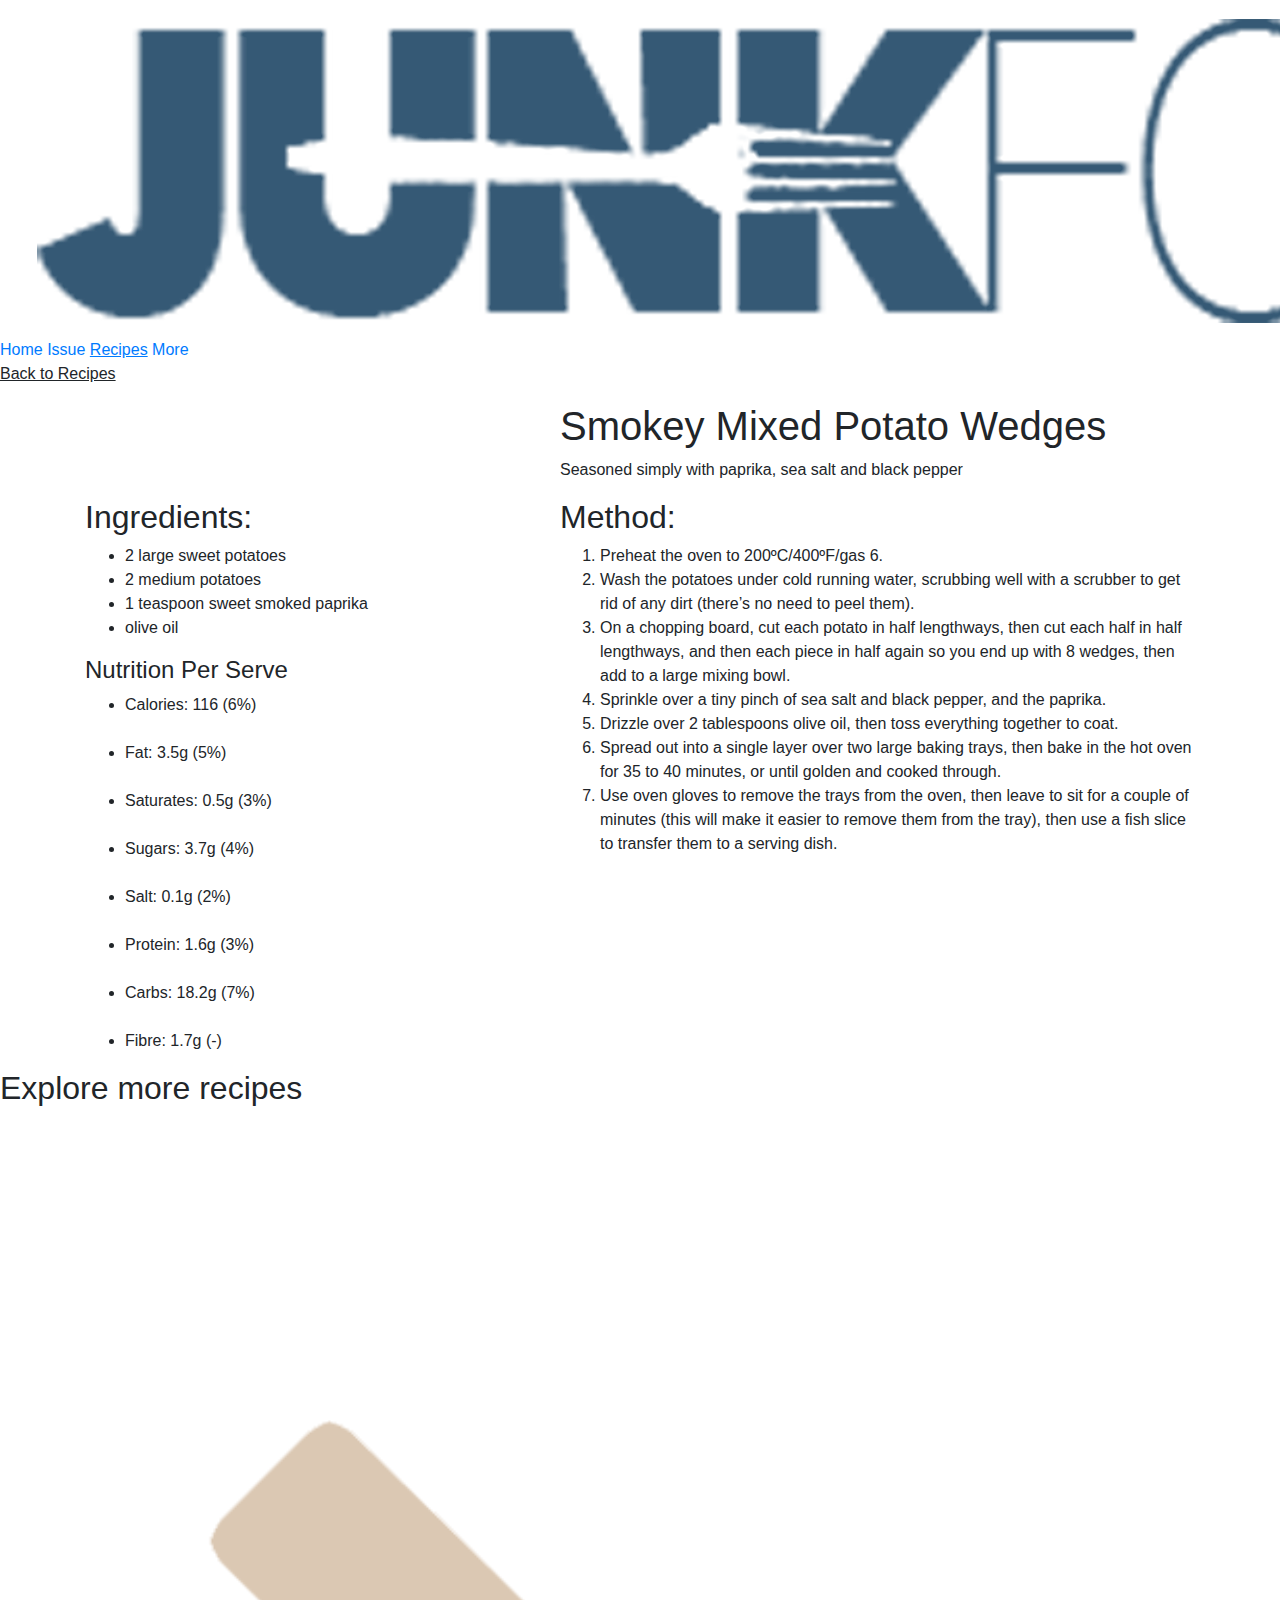
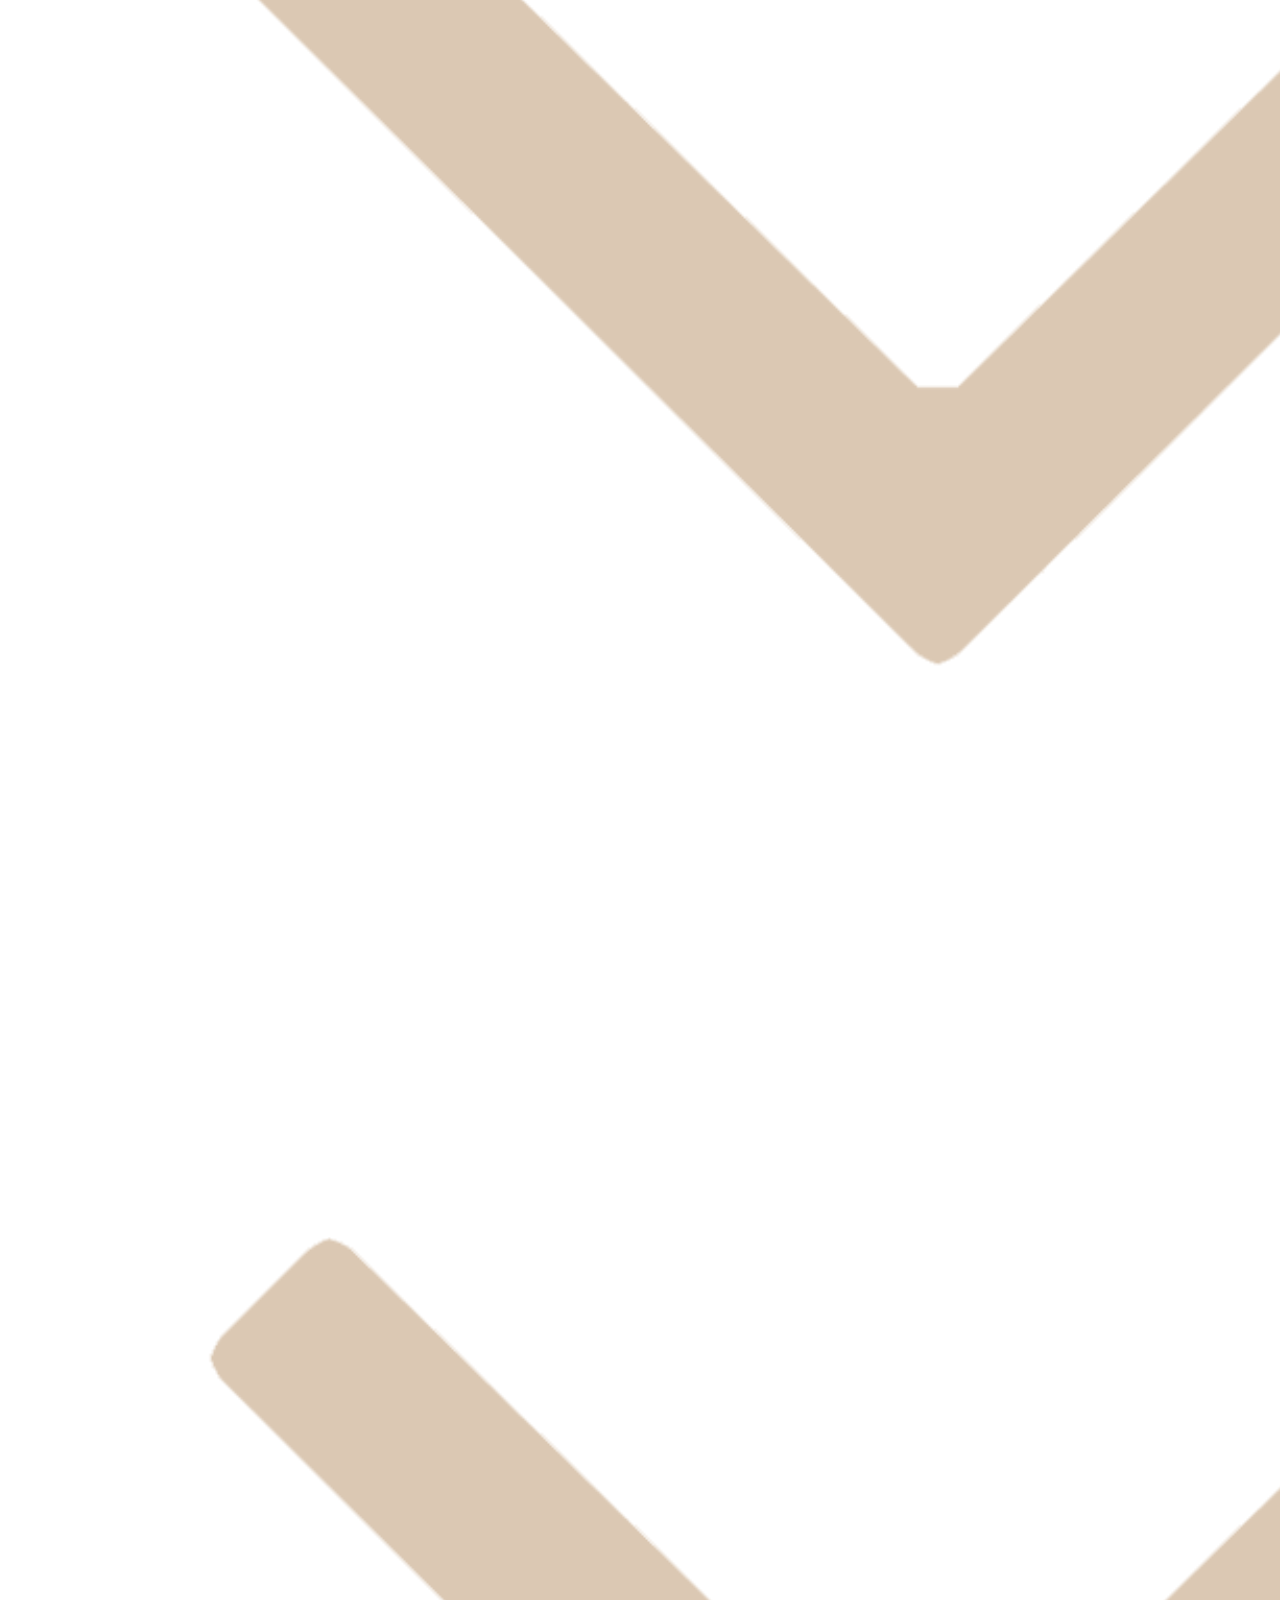
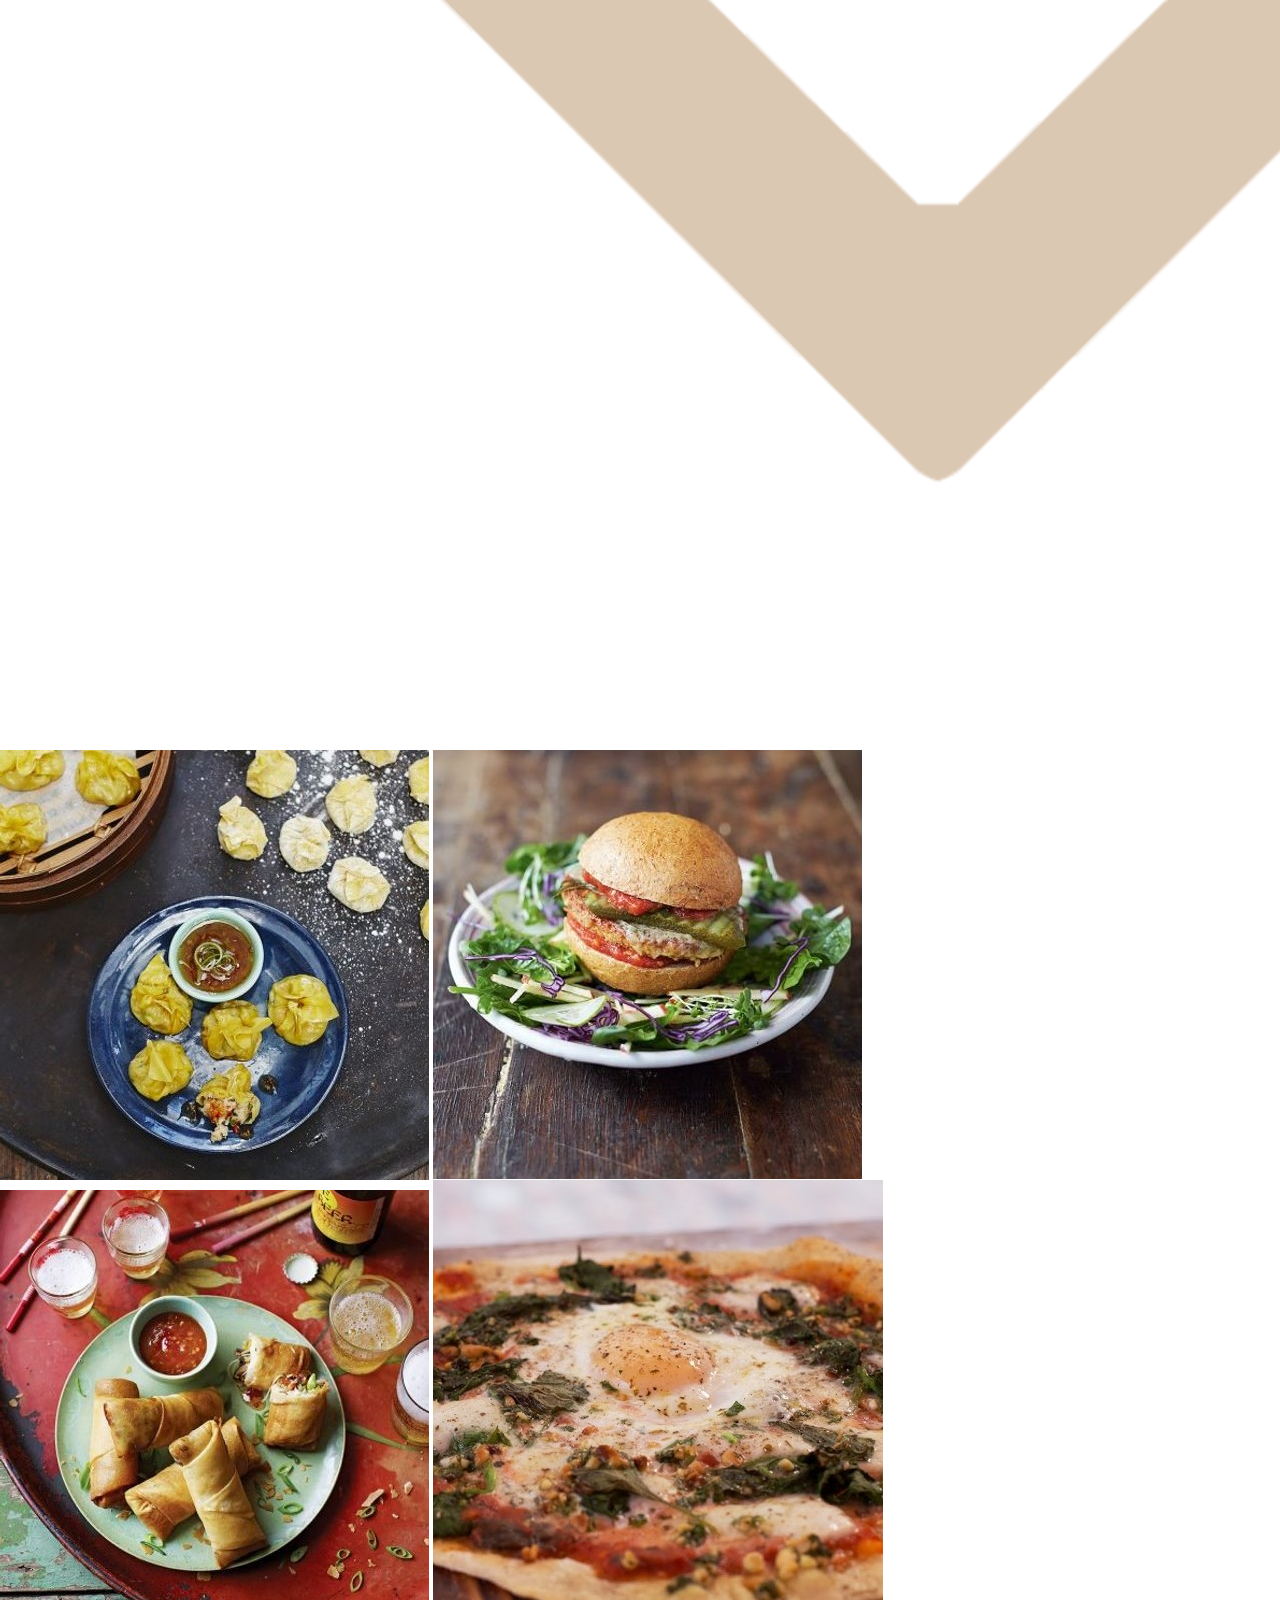
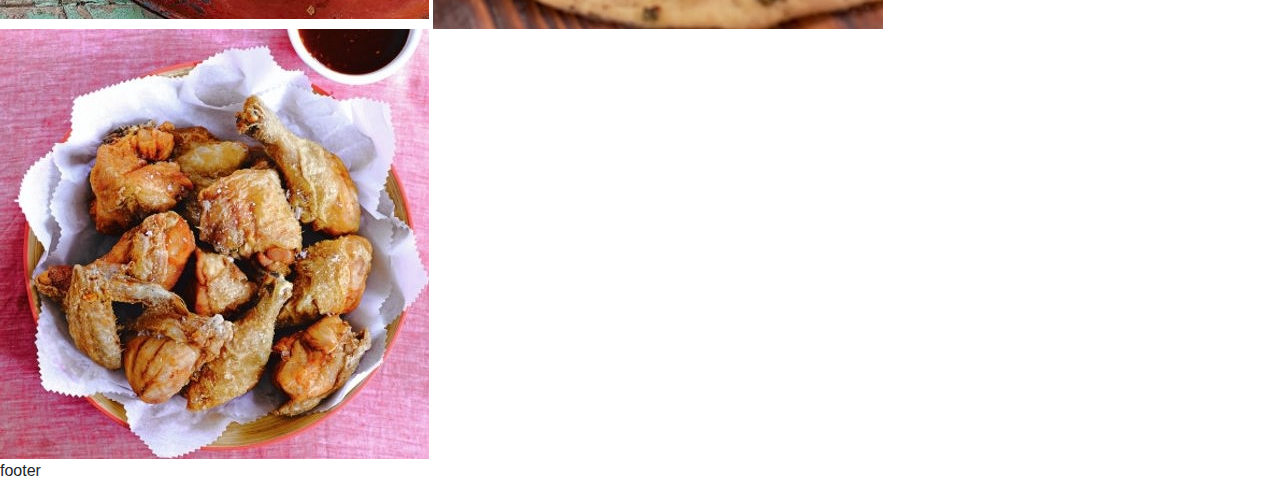
==== wedges.html @ 77e9b94b "Create wedges.html" ====
<!DOCTYPE html>

<html>
<head>
   <meta charset="utf-8">
    <meta name="viewport" content="width=device-width, initial-scale=1" >
    <title>Recipe</title> 
    <link rel="stylesheet" href="css/bootstrap.min.css" />
    <link rel="stylesheet" href="wedges.css">
    <script src="https://code.jquery.com/jquery-3.3.1.min.js"></script>
    <script src="js/bootstrap.min.js"></script>  
    
    
    </head>
    
    <body>
    <div class="nav">
        <img class='logo' src="img/logo.png" alt="logo"/>
       <div class="navtext"> 
        <a href="  ">Home</a>
        <a href="  ">Issue</a>
        <a href="#recipes"><u>Recipes</u></a> 
        <a href="#more"> More</a>
        </div>
    </div>
    
        <p class="back"><u>Back to Recipes</u></p>
        
        <div class="container">
            <div class="row">
            <div class=" col-12 col-md-5 col-xl-5 wedges"></div>
            <div class=" col-12 col-md-7 col-xl-7 heading">
                <h1>Smokey Mixed Potato Wedges</h1>
                <p>Seasoned simply with paprika, sea salt and black pepper</p>
                </div>
            
            </div>
            
            <div class="row">
            <div class=" col-12 col-md-5 col-xl-5 ingredients">
                <h2>Ingredients:</h2>
                <ul>
                <li>2 large sweet potatoes</li>
                <li>2 medium potatoes</li>
                <li>1 teaspoon sweet smoked paprika</li>
                <li>olive oil</li>
                </ul>
                
            
                <h4>Nutrition Per Serve</h4>
                <ul class="nutrition">
                <li>Calories:
                116 (6%)</li>
                    <br>
                <li>Fat:
                3.5g (5%)</li>
                    <br>
                <li>Saturates:
                0.5g (3%)</li>
                    <br>
                <li>Sugars:
                3.7g (4%)</li>
                    <br>
                <li>Salt:
                0.1g (2%)</li>
                    <br>
                <li>Protein:
                1.6g (3%)</li>
                    <br>
                <li>Carbs:
                18.2g (7%)</li>
                    <br>
                <li>Fibre:
                1.7g (-)</li>
                </ul>
                
                </div>
           
                
            <div class=" col-12 col-md-7 col-xl-7 method">
                <h2>Method:</h2>
               <ol>
               <li> Preheat the oven to 200ºC/400ºF/gas 6.</li>
                <li>Wash the potatoes under cold running water, scrubbing well with a scrubber to get rid of any dirt (there’s no need to peel them).</li>
               <li> On a chopping board, cut each potato in half lengthways, then cut each half in half lengthways, and then each piece in half again so you end up with 8 wedges, then add to a large mixing bowl.</li>
               <li> Sprinkle over a tiny pinch of sea salt and black pepper, and the paprika.</li>
               <li> Drizzle over 2 tablespoons olive oil, then toss everything together to coat.</li>
               <li> Spread out into a single layer over two large baking trays, then bake in the hot oven for 35 to 40 minutes, or until golden and cooked through.</li>
               <li> Use oven gloves to remove the trays from the oven, then leave to sit for a couple of minutes (this will make it easier to remove them from the tray), then use a fish slice to transfer them to a serving dish.</li>
                </ol>
            </div>
            </div>  
            </div>
        
        
    
            <div id="recipes">
    <h2>Explore more recipes</h2>
    <img class="arrow1" src="img/arrowbeige.png">
   <img class="arrow2" src="img/arrowbeige.png"> 
    <div class="scrollmenu">
<img src="img/1428_2_1434098316.jpg">
<img src="img/1588_9_1439908243.jpg">
<img src="img/1432_24_1438681327.jpg">
<img src="img/z-RLohGRfqM_large.jpg">
<img src="img/BL38Wwt1Kv38ic5JzuVf36.jpg">
</div>
    </div>
        

<div class="footer">footer</div>
        
    
    </body>
</html>
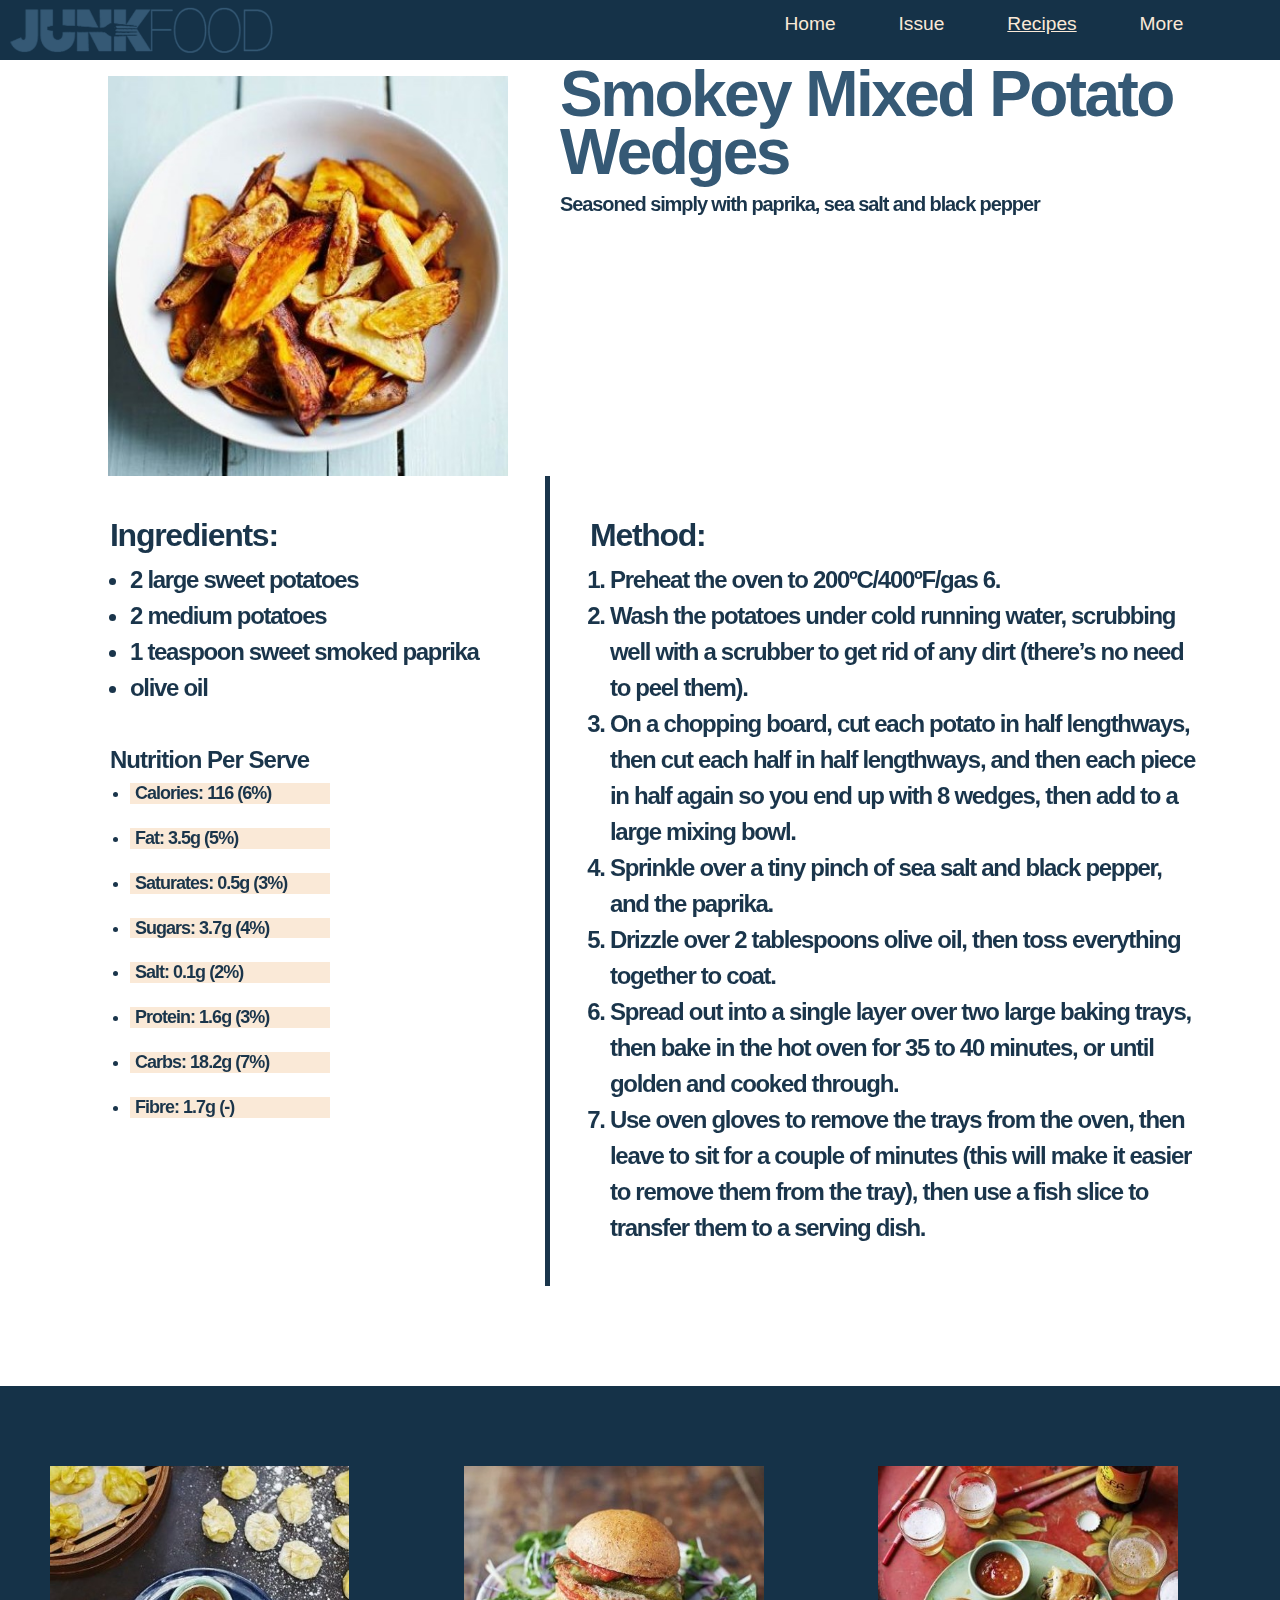
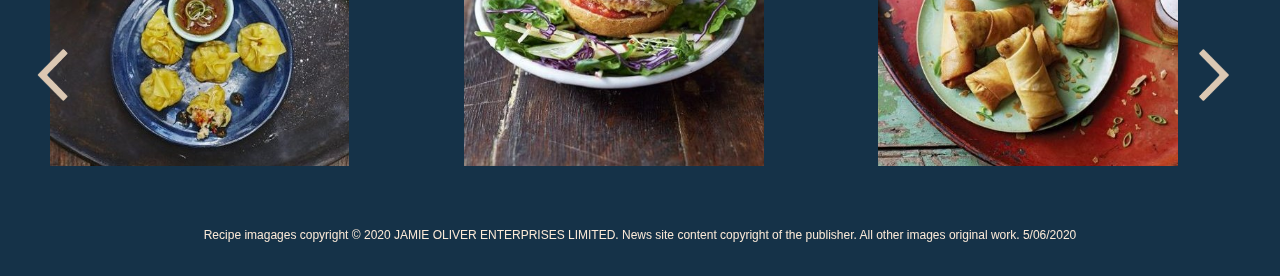
==== commit 04e3d34e: "Update" ====
--- a/wedges.html
+++ b/wedges.html
@@ -8,7 +8,29 @@
     <link rel="stylesheet" href="css/bootstrap.min.css" />
     <link rel="stylesheet" href="wedges.css">
     <script src="https://code.jquery.com/jquery-3.3.1.min.js"></script>
-    <script src="js/bootstrap.min.js"></script>  
+    <script src="js/bootstrap.min.js"></script> 
+    <script>
+    function shownav() {
+  document.getElementById("myDropdown").classList.toggle("show");
+}
+        
+       /* document.getElementById('hello_btn') .addEventListener('click', function(){
+        document.getElementById('hello_btn') .style.color = 'yellow'; */
+       
+    window.onclick = function(event) {
+  if (!event.target.matches('.dropbtn')) {
+    var dropdowns = document.getElementsByClassName("dropdown-content");
+    var i;
+    for (i = 0; i < dropdowns.length; i++) {
+      var openDropdown = dropdowns[i];
+      if (openDropdown.classList.contains('show')) {
+        openDropdown.classList.remove('show'); 
+      }
+    }
+  }
+}  
+        
+        </script> 
     
     
     </head>
@@ -17,14 +39,23 @@
     <div class="nav">
         <img class='logo' src="img/logo.png" alt="logo"/>
        <div class="navtext"> 
-        <a href="  ">Home</a>
-        <a href="  ">Issue</a>
-        <a href="#recipes"><u>Recipes</u></a> 
-        <a href="#more"> More</a>
+        <a href="index.html">Home</a>
+        <a href="index.html#info" >Issue</a>
+        <a href="index.html#recipes"><u>Recipes</u></a> 
+        <a href="index.html#more"> More</a>
         </div>
+        
+         <div class="dropdown">
+  <a onclick="shownav()" class="dropbtn">Nav</a>
+  <div id="myDropdown" class="dropdown-content">
+    <a href="index.html#info">Issue</a>
+    <a href="index.html#recipes">Recipes</a>
+    <a href="index.html#more">More</a>
+  </div>
+</div>
     </div>
     
-        <p class="back"><u>Back to Recipes</u></p>
+        <p><a href="index.html" class="back"><u>Back to Recipes</u></a></p>
         
         <div class="container">
             <div class="row">
@@ -95,7 +126,6 @@
         
     
             <div id="recipes">
-    <h2>Explore more recipes</h2>
     <img class="arrow1" src="img/arrowbeige.png">
    <img class="arrow2" src="img/arrowbeige.png"> 
     <div class="scrollmenu">
@@ -108,7 +138,7 @@
     </div>
         
 
-<div class="footer">footer</div>
+<div class="footer">Recipe imagages copyright © 2020 JAMIE OLIVER ENTERPRISES LIMITED.  News site content copyright of the publisher.  All other images original work.  5/06/2020</div>
         
     
     </body>
--- a/wedges.css
+++ b/wedges.css
@@ -0,0 +1,252 @@
+body {
+    margin: 0;
+    font-family: Avenir Next, Arial, sans-serif;
+}
+
+/* Navigation */
+
+.nav {
+    background-color: #153248;
+    height: 60px;
+    width: 100%;
+    position: fixed;
+    z-index: 1; 
+    }
+
+.navtext {
+    display: none; 
+    }
+
+.logo {
+    max-height: 38px; 
+    margin: 5px;
+    } 
+
+.dropdown {
+    display: block;
+        color: transparent;
+         height: 50px;
+         float: right;
+         margin-left: 60px;
+    }
+
+ a {
+    text-decoration: none;
+    color: #FAE9D7;
+    }
+
+ a:visited {
+    text-decoration: none;
+    color: #FAE9D7;
+    }
+
+       /* Dropdown Button */
+.dropbtn {
+  background-image: url(img/arrowbeige.png);
+    background-size: 80px;
+    font-weight: bolder;
+    font-size: 40px;
+    cursor: pointer;
+}
+
+
+
+
+.dropdown {
+  position: relative;
+  display: block;
+float: right;
+}
+
+.dropdown-content {
+  display: none;
+  position: absolute;
+  background-color: #f1f1f1;
+  min-width: 160px;
+  box-shadow: 0px 8px 16px 0px rgba(0,0,0,0.2);
+  z-index: 1;
+    right:0
+}
+
+.dropdown-content a {
+  color: #1A354B;
+  padding: 12px 16px;
+  text-decoration: none;
+  display: block;
+}
+
+.dropdown-content a:hover {background-color: #AFCBE1}
+
+.show {display:block;}
+
+
+p {
+font-weight: 600;
+font-size: 20px;
+align-items: center;
+letter-spacing: -0.055em;
+color: #1A354B;
+}
+
+.back {margin-top: 80px; margin-left: 30px;}
+
+.heading h1 {
+margin-top: 20px;
+font-weight: 900;
+font-size: 64px;
+line-height: 90%;
+letter-spacing: -0.04em;
+color: #355975;
+}
+
+.wedges {
+    margin-top: 30px;
+    background-image: url(img/996_2_1438704243.jpg);
+    background-size: 400px;
+    margin-left: 5px;
+    margin-right: 5px;
+    height: 400px;
+    background-position: center;
+    background-repeat: no-repeat;
+}
+
+h2, h4{
+font-weight: 900;
+letter-spacing: -0.04em;
+color: #1A354B;
+    margin-left: 40px;
+}
+
+
+li {
+font-weight: 600;
+font-size: 24px;
+letter-spacing: -0.055em;
+color: #1A354B;
+line-height: 150%;
+    
+}
+
+.nutrition li {
+    padding: 5px;
+    margin-right: 215px;
+    font-size: 18px;
+    line-height: 100%;
+    color: #1A354B;
+    background-color: #FAE9D7;
+}
+
+.ingredients {
+    margin-top: 40px;
+    padding: 0;
+}
+
+.method {
+    border-top-style: solid;
+    border-top-color:#1A354B;
+    border-top-width: thick;
+    padding-top: 40px;
+    padding-left: 0;
+}
+
+.method ol {margin-left: 20px;
+margin-bottom: 40px;}
+.ingredients ul {margin-left: 20px;
+margin-bottom: 40px;}
+
+
+#recipes {
+    margin: auto;
+    text-align: center;
+    font-weight: bold;
+    color: #355975;
+    font-size: 4vw;
+}
+
+#recipes h2{
+    position: absolute;
+    top: 3000px;
+    left: 100px;
+    z-index: 0;
+    color: #AFCBE1;
+    font-weight: 800;
+font-size: 20px;
+}
+
+div.scrollmenu {
+  background-color: #153248;
+  overflow: auto;
+  white-space: nowrap;
+padding-top: 30px;
+}
+
+.container {margin-bottom: 100px;}
+
+.scrollmenu::-webkit-scrollbar {
+  display: none;
+}
+.scrollmenu img {display: inline-block; height: 300px; margin: 50px;}
+
+.arrow1 {transform: rotate(90deg); height: 50px; position: absolute; top: 3400px; left: 10px; z-index: 0}
+.arrow2 {transform: rotate(-90deg); height: 50px; position: absolute; top: 3400px; left: 300px; z-index: 0}
+
+
+
+.footer {
+    background-color: #153248;
+    width: 100%;
+    height: 60px;
+    color: #FAE9D7;
+    font-size: 12px;
+    text-align: center;
+    margin: auto;
+    padding-top: 10px;
+}
+
+
+     
+     
+          
+@media (min-width: 1200px){
+    .navtext {
+    color: #FAE9D7;
+    position: relative;
+    left: 500px;
+    padding-top: 10px;
+    text-align: right;
+    word-spacing: 3em;
+    font-size: 1.5vw;
+    padding-bottom: 10px;
+    display: inline-block; 
+    }
+    
+    .logo {max-height: 50px;}
+     
+    .dropdown {
+        display: none;
+        color: transparent;
+         height: 50px;
+         float: right;
+         margin-left: 60px;
+    }
+    .back {}
+    
+  .method {
+    border-left-style: solid;
+    border-top-style: hidden;
+    border-left-color:#1A354B;
+    border-left-width: thick;}
+    .nutrition li {line-height: 60%;}
+    .wedges { margin-left: 0px;
+    margin-right: 0px;}
+    .arrow1 {top: 1650px; left: 20px;}
+.arrow2 { top: 1650px; left: 1180px;}
+    #recipes {
+    margin: auto;
+    text-align: center;
+    font-weight: bold;
+    color: #355975;
+    font-size: 4vw;
+}
+
+}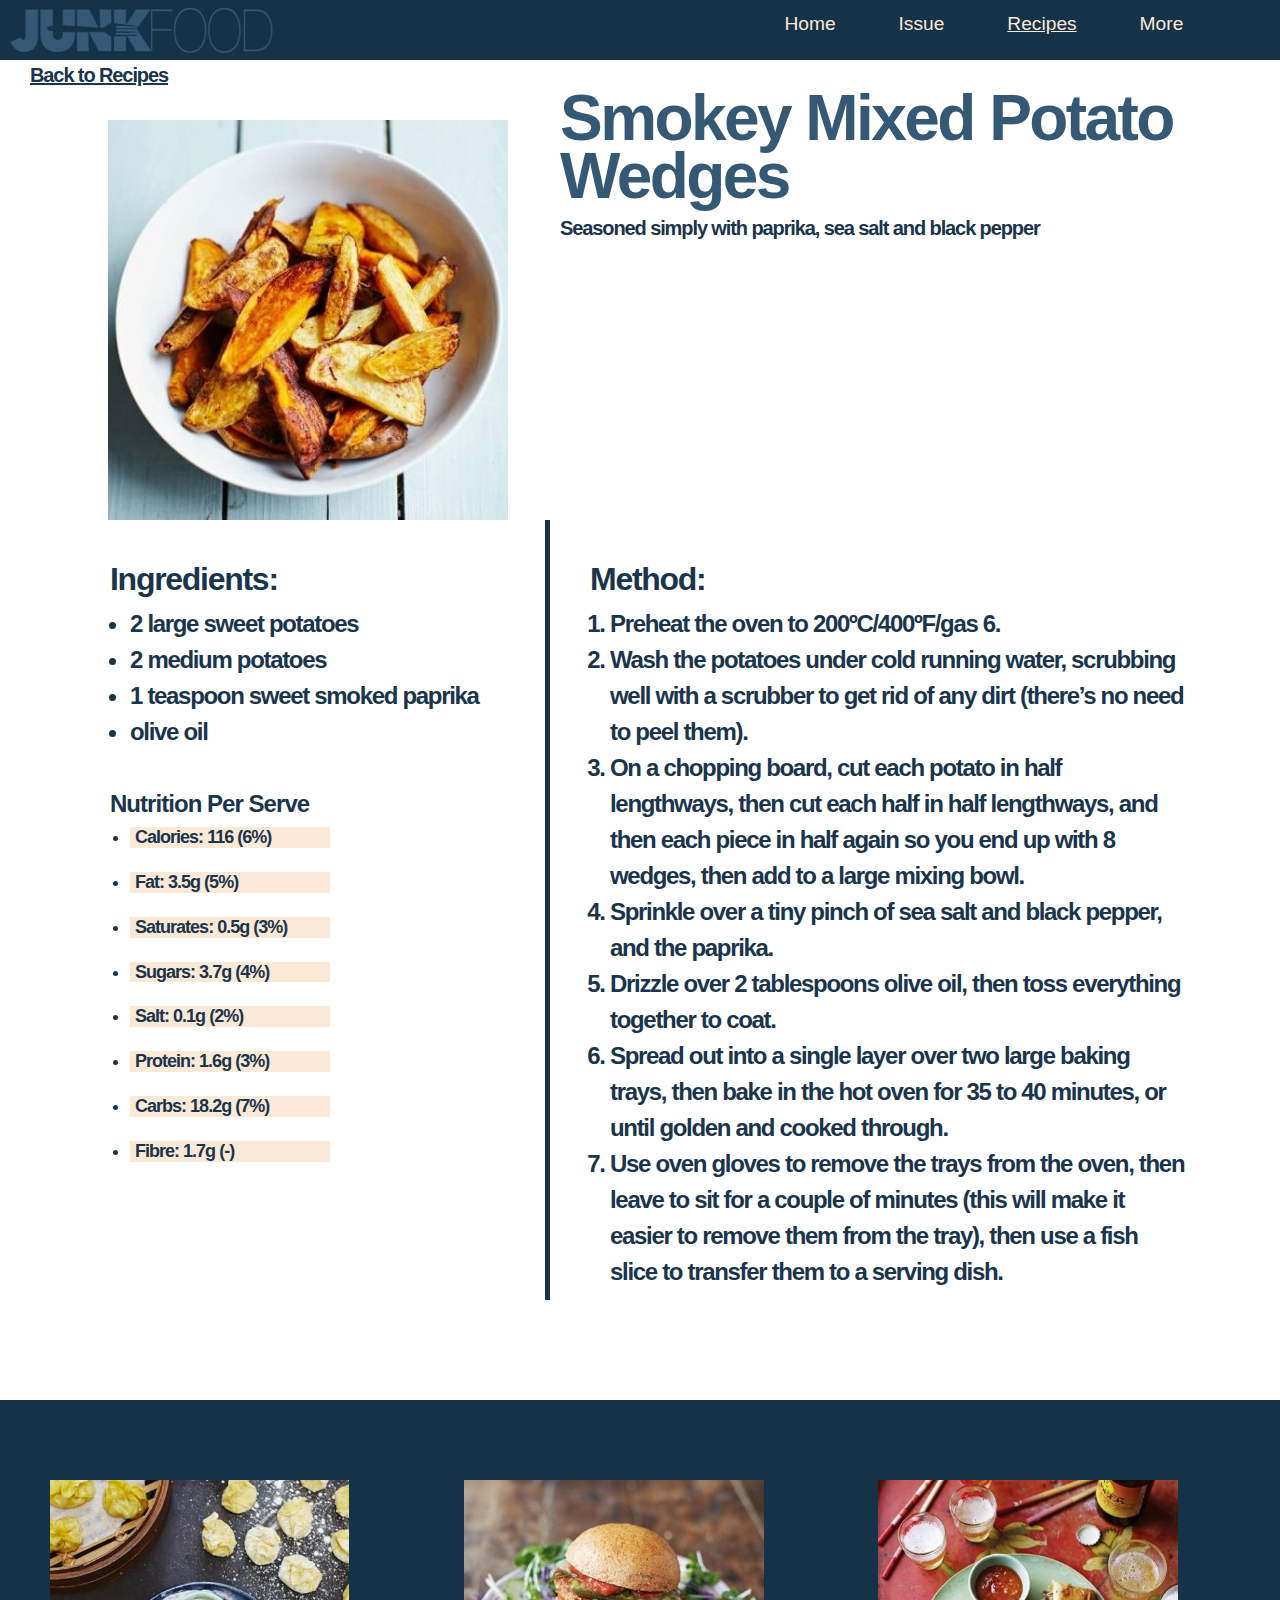
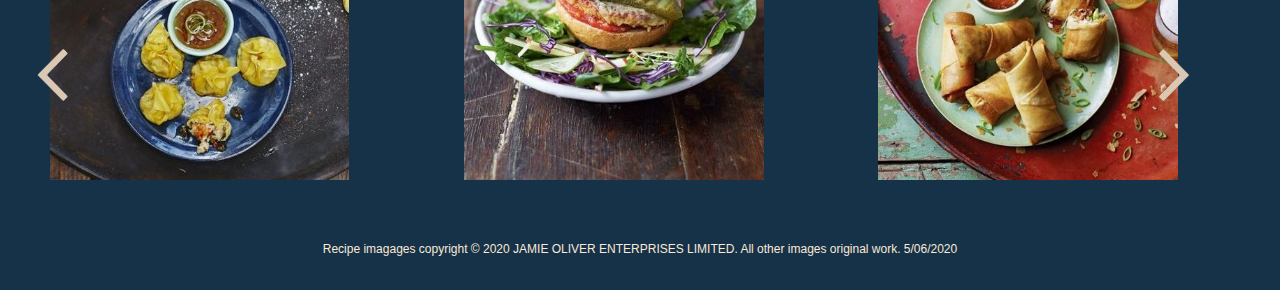
==== commit c64323ec: "media queries" ====
--- a/wedges.html
+++ b/wedges.html
@@ -4,7 +4,7 @@
 <head>
    <meta charset="utf-8">
     <meta name="viewport" content="width=device-width, initial-scale=1" >
-    <title>Recipe</title> 
+    <title>Wedges Recipe</title> 
     <link rel="stylesheet" href="css/bootstrap.min.css" />
     <link rel="stylesheet" href="wedges.css">
     <script src="https://code.jquery.com/jquery-3.3.1.min.js"></script>
@@ -13,12 +13,9 @@
     function shownav() {
   document.getElementById("myDropdown").classList.toggle("show");
 }
-        
-       /* document.getElementById('hello_btn') .addEventListener('click', function(){
-        document.getElementById('hello_btn') .style.color = 'yellow'; */
-       
+          
     window.onclick = function(event) {
-  if (!event.target.matches('.dropbtn')) {
+    if (!event.target.matches('.dropbtn')) {
     var dropdowns = document.getElementsByClassName("dropdown-content");
     var i;
     for (i = 0; i < dropdowns.length; i++) {
@@ -57,7 +54,7 @@
     
         <p><a href="index.html" class="back"><u>Back to Recipes</u></a></p>
         
-        <div class="container">
+        <div class="container" id="content">
             <div class="row">
             <div class=" col-12 col-md-5 col-xl-5 wedges"></div>
             <div class=" col-12 col-md-7 col-xl-7 heading">
@@ -125,20 +122,20 @@
         
         
     
-            <div id="recipes">
+    <div id="recipes">
     <img class="arrow1" src="img/arrowbeige.png">
    <img class="arrow2" src="img/arrowbeige.png"> 
-    <div class="scrollmenu">
-<img src="img/1428_2_1434098316.jpg">
-<img src="img/1588_9_1439908243.jpg">
-<img src="img/1432_24_1438681327.jpg">
-<img src="img/z-RLohGRfqM_large.jpg">
-<img src="img/BL38Wwt1Kv38ic5JzuVf36.jpg">
-</div>
+        <div class="scrollmenu">
+        <img src="img/1428_2_1434098316.jpg">
+        <img src="img/1588_9_1439908243.jpg">
+        <img src="img/1432_24_1438681327.jpg">
+        <img src="img/z-RLohGRfqM_large.jpg">
+        <img src="img/BL38Wwt1Kv38ic5JzuVf36.jpg">
+        </div>
     </div>
         
 
-<div class="footer">Recipe imagages copyright © 2020 JAMIE OLIVER ENTERPRISES LIMITED.  News site content copyright of the publisher.  All other images original work.  5/06/2020</div>
+<div class="footer">Recipe imagages copyright © 2020 JAMIE OLIVER ENTERPRISES LIMITED. All other images original work.  5/06/2020</div>
         
     
     </body>
--- a/wedges.css
+++ b/wedges.css
@@ -88,7 +88,7 @@
 color: #1A354B;
 }
 
-.back {margin-top: 80px; margin-left: 30px;}
+.back { position: relative; top: 60px; margin-left: 30px; color: #1A354B;}
 
 .heading h1 {
 margin-top: 20px;
@@ -100,7 +100,7 @@
 }
 
 .wedges {
-    margin-top: 30px;
+    margin-top: 20px;
     background-image: url(img/996_2_1438704243.jpg);
     background-size: 400px;
     margin-left: 5px;
@@ -150,7 +150,7 @@
 }
 
 .method ol {margin-left: 20px;
-margin-bottom: 40px;}
+margin-bottom: 10px; margin-right: 10px;}
 .ingredients ul {margin-left: 20px;
 margin-bottom: 40px;}
 
@@ -187,8 +187,8 @@
 }
 .scrollmenu img {display: inline-block; height: 300px; margin: 50px;}
 
-.arrow1 {transform: rotate(90deg); height: 50px; position: absolute; top: 3400px; left: 10px; z-index: 0}
-.arrow2 {transform: rotate(-90deg); height: 50px; position: absolute; top: 3400px; left: 300px; z-index: 0}
+.arrow1 {transform: rotate(90deg); height: 50px; position: absolute; top: 3350px; left: 10px; z-index: 0}
+.arrow2 {transform: rotate(-90deg); height: 50px; position: absolute; top: 3350px; left: 300px; z-index: 0}
 
 
 
@@ -204,7 +204,36 @@
 }
 
 
+@media (min-width: 992px){
+     .navtext {
+    color: #FAE9D7;
+    position: relative;
+    left: 300px;
+    padding-top: 10px;
+    text-align: right;
+    word-spacing: 3em;
+    font-size: 1.5vw;
+    padding-bottom: 10px;
+    display: inline-block; 
+    }
+    
+    .logo {max-height: 50px;}
      
+    .dropdown {
+        display: none;}
+    .arrow1 {top: 1850px; left: 10px;}
+.arrow2 {top: 1850px; left: 900px;}
+    
+.wedges {margin-top: 50px;} 
+    
+.method {
+    border-left-style: solid;
+    border-top-style: hidden;
+    border-left-color:#1A354B;
+    border-left-width: thick;}
+    
+    
+}
      
           
 @media (min-width: 1200px){
@@ -230,6 +259,8 @@
          margin-left: 60px;
     }
     .back {}
+    
+    #content {margin-top: 40px;}
     
   .method {
     border-left-style: solid;
@@ -240,7 +271,7 @@
     .wedges { margin-left: 0px;
     margin-right: 0px;}
     .arrow1 {top: 1650px; left: 20px;}
-.arrow2 { top: 1650px; left: 1180px;}
+.arrow2 { top: 1650px; left: 1140px;}
     #recipes {
     margin: auto;
     text-align: center;
